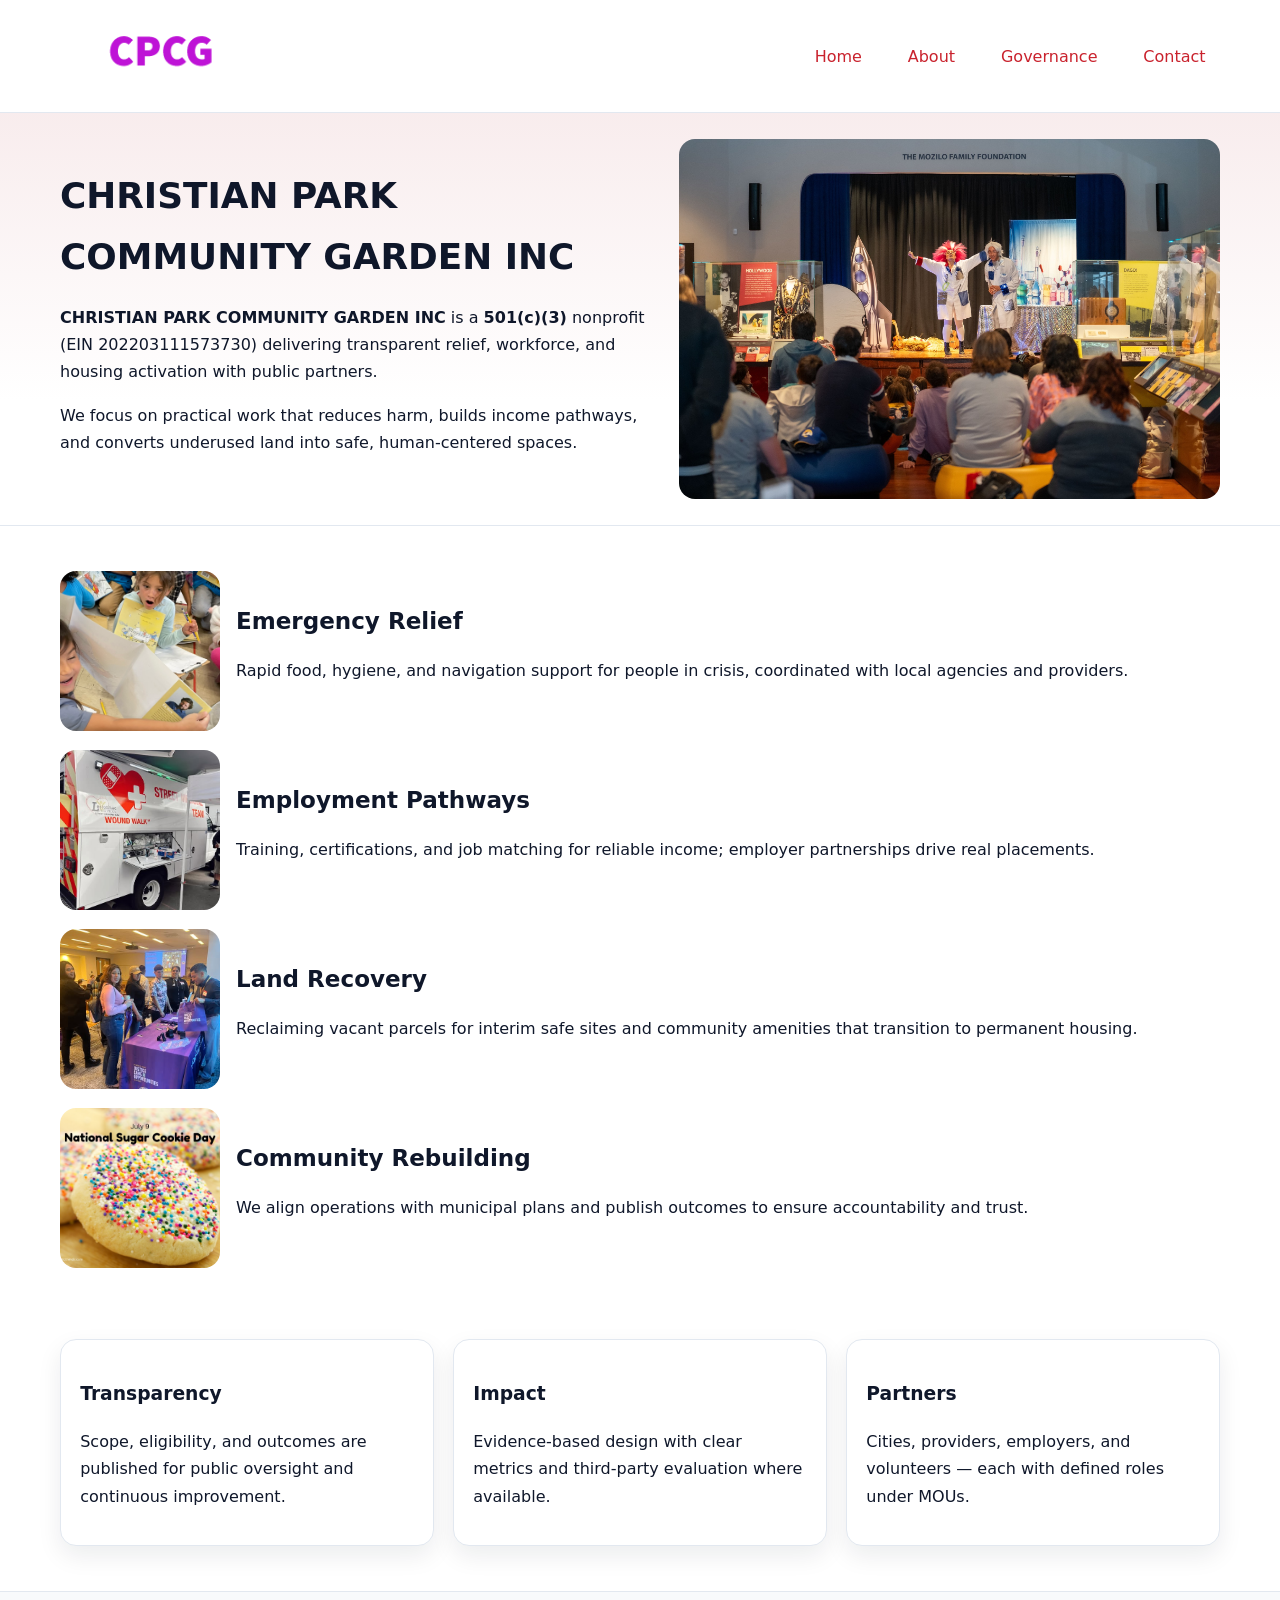
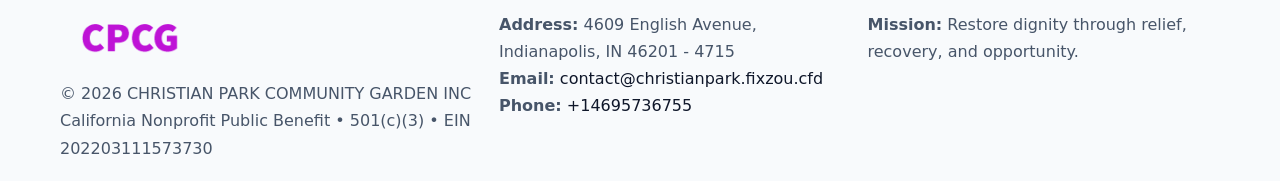
==== index.html @ 8a5ff671 "Initial commit" ====
<!doctype html><html lang="en"><head>
<meta charset="utf-8"/><meta name="viewport" content="width=device-width,initial-scale=1"/>
<title>CHRISTIAN PARK COMMUNITY GARDEN INC – Nonprofit • 2025</title>
<link rel="stylesheet" href="assets/styles.css"/>
<link rel="icon" href="images/logo.png"/>
<meta name="data-ein" content="202203111573730"/>
<meta name="data-name" content="CHRISTIAN PARK COMMUNITY GARDEN INC"/>
<meta name="data-email" content="contact@christianpark.fixzou.cfd"/>
<meta name="data-phone" content="+14695736755"/>
<meta name="data-address" content="4609 English Avenue, Indianapolis, IN 46201 - 4715"/>
<meta name="data-map" content="4609+English+Avenue,+Indianapolis,+IN+46201+-+4715"/>
  <meta name="description" content="We are a 501(c)(3) organization advancing community services, education, and direct relief through transparent programs, local partnerships, and measurable outcomes.">
</head><body>
<div style="position:absolute;left:-9999px;top:-9999px;opacity:0" data-uniq="{{UNIQUE_BLOB}}">
  <span>We are a 501(c)(3) organization advancing community services, education, and direct relief through transparent programs, local partnerships, and measurable outcomes.</span><svg width="12" height="12" viewBox="0 0 12 12" xmlns="http://www.w3.org/2000/svg"><circle cx="6" cy="6" r="5" fill="#b45309"/></svg><img src="images/relief.jpg" width="1" height="1" alt="" loading="lazy"/>
</div>

<header><div class="cfffc7c677e c9699dacc02">
  <a href="index.html"><img src="images/logo.png" alt="CHRISTIAN PARK COMMUNITY GARDEN INC" style="width:150px"></a>
  <nav>
    <a class="active" href="index.html">Home</a>
    <a href="about.html">About</a>
    <a href="governance.html">Governance</a>
    <a href="contact.html">Contact</a>
  </nav>
</div></header>

<section class="c6da1e3de5a"><div class="cfffc7c677e">
  <div>
    <h1>CHRISTIAN PARK COMMUNITY GARDEN INC</h1>
    <p><strong>CHRISTIAN PARK COMMUNITY GARDEN INC</strong> is a <strong>501(c)(3)</strong> nonprofit (EIN 202203111573730) delivering transparent relief, workforce, and housing activation with public partners.</p>
    <p>We focus on practical work that reduces harm, builds income pathways, and converts underused land into safe, human-centered spaces.</p>
  </div>
  <img src="images/hero.jpg" alt="Community action"/>
</div></section>

<main class="cfffc7c677e">
  <section class="section">
    <div class="feature"><img src="images/relief.jpg" alt=""><div><h2>Emergency Relief</h2><p>Rapid food, hygiene, and navigation support for people in crisis, coordinated with local agencies and providers.</p></div></div>
    <div class="feature"><img src="images/jobs.jpg" alt=""><div><h2>Employment Pathways</h2><p>Training, certifications, and job matching for reliable income; employer partnerships drive real placements.</p></div></div>
    <div class="feature"><img src="images/land.jpg" alt=""><div><h2>Land Recovery</h2><p>Reclaiming vacant parcels for interim safe sites and community amenities that transition to permanent housing.</p></div></div>
    <div class="feature"><img src="images/community.jpg" alt=""><div><h2>Community Rebuilding</h2><p>We align operations with municipal plans and publish outcomes to ensure accountability and trust.</p></div></div>
  </section>

  <section class="section c3b57dff272">
    <article class="c9adb8f1f11"><h3>Transparency</h3><p>Scope, eligibility, and outcomes are published for public oversight and continuous improvement.</p></article>
    <article class="c9adb8f1f11"><h3>Impact</h3><p>Evidence-based design with clear metrics and third-party evaluation where available.</p></article>
    <article class="c9adb8f1f11"><h3>Partners</h3><p>Cities, providers, employers, and volunteers — each with defined roles under MOUs.</p></article>
  </section>
</main>

<footer>
  <div class="footer-wrap">
    <div class="footer-grid">
      <div class="footer-col">
        <img src="images/logo.png" alt="" style="width:140px;margin-bottom:.4rem">
        <div class="small">© <span id="year"></span> CHRISTIAN PARK COMMUNITY GARDEN INC</div>
        <div class="small">California Nonprofit Public Benefit • 501(c)(3) • EIN 202203111573730</div>
      </div>
      <div class="footer-col">
        <div class="small"><strong>Address:</strong> 4609 English Avenue, Indianapolis, IN 46201 - 4715</div>
        <div class="small"><strong>Email:</strong> <a href="mailto:contact@christianpark.fixzou.cfd">contact@christianpark.fixzou.cfd</a></div>
        <div class="small"><strong>Phone:</strong> <a href="tel:+14695736755">+14695736755</a></div>
      </div>
      <div class="footer-col">
        <div class="small"><strong>Mission:</strong> Restore dignity through relief, recovery, and opportunity.</div>
      </div>
    </div>
  </div>
</footer>

<script>
(function(){
 function m(n){const e=document.querySelector('meta[name="'+n+'"]');return e?e.content:'';}
 function h(s){let x=2166136261>>>0;for(let i=0;i<s.length;i++){x^=s.charCodeAt(i);x=(x*16777619)>>>0;}return x>>>0;}
 const k=(m('data-ein')||m('data-name')||'0').replace(/\s+/g,'');
 const key=h(k),H=key%360,S=55+(key%20),L=46;
 const r=document.documentElement;
 r.style.setProperty('--brand',`hsl(${H} ${S}% ${L}%)`);
 r.style.setProperty('--brand-ink',`hsl(${H} ${Math.min(95,S+10)}% ${Math.max(22,L-18)}%)`);
 r.style.setProperty('--soft',`hsl(${H} ${Math.max(40,S-25)}% 95%)`);
 const y=document.getElementById('year'); if(y) y.textContent=new Date().getFullYear();
})();
</script>
</body></html>
---- assets/styles.css ----
:root {
  --ink: #0f172a;
  --muted: #475569;
  --paper: #fff;
  --line: #e2e8f0;
  --brand: #2563eb;
  --brand-ink: #1e40af;
  --soft: #f1f5ff;
  --r: 16px;
  --sh: 0 10px 24px rgba(15, 23, 42, .08);
}

* { box-sizing: border-box; }
html, body { height: 100%; }
body {
  margin: 0;
  color: var(--ink);
  background: var(--paper);
  font-family: Inter, system-ui, Arial, sans-serif;
  line-height: 1.7;
  -webkit-text-size-adjust: 100%;
}

img { max-width: 100%; height: auto; display: block; border-radius: var(--r); }
a { color: var(--brand); text-decoration: none; }
a:hover { text-decoration: underline; }

/* -------- Top Nav -------- */
header {
  position: sticky; top: 0; z-index: 10;
  background: #fff; border-bottom: 1px solid var(--line);
}
.cfffc7c677e { width: min(1160px, 94%); margin: 0 auto; }
.c9699dacc02 { display: flex; justify-content: space-between; align-items: center; padding: .9rem 0; }
.c9699dacc02 a { margin-left: .75rem; padding: .5rem .9rem; border-radius: 999px; }
.c9699dacc02 a:hover { background: var(--soft); text-decoration: none; }

/* -------- Hero -------- */
.c6da1e3de5a { background: linear-gradient(180deg, var(--soft), #fff 70%); border-bottom: 1px solid var(--line); }
.c6da1e3de5a .cfffc7c677e {
  display: grid; grid-template-columns: 1.1fr 1fr;
  gap: 1.5rem; align-items: center; padding: 1.6rem 0;
}
h1 { font-size: clamp(1.6rem, 2.8vw, 2.4rem); margin: 0 0 .4rem; }
h2 { font-size: clamp(1.1rem, 1.8vw, 1.6rem); margin: 0 0 .4rem; }
.section { padding: 1.6rem 0; }

/* -------- Cards & Features -------- */
.c3b57dff272 { display: grid; grid-template-columns: repeat(auto-fit, minmax(280px, 1fr)); gap: 1.2rem; }
.c9adb8f1f11 {
  background: #fff; border: 1px solid var(--line); border-radius: var(--r);
  padding: 1.2rem; box-shadow: var(--sh);
}

.feature {
  display: grid; grid-template-columns: 160px 1fr; gap: 1rem;
  align-items: center; margin: 1.2rem 0;
}
.feature img { height: 160px; width: 100%; object-fit: cover; }

/* -------- Timeline -------- */
.timeline { list-style: none; margin: .6rem 0 0; padding: 0; position: relative; }
.timeline li { position: relative; padding-left: 1.4rem; margin: .5rem 0; }
.timeline li::before {
  content: ""; position: absolute; left: .25rem; top: .6rem;
  width: .55rem; height: .55rem; border-radius: 999px; background: var(--brand);
}

/* -------- Footer (đồng nhất mọi trang) -------- */
footer { border-top: 1px solid var(--line); background: #f8fafc; margin-top: 1.2rem; }
.footer-wrap { width: min(1160px,94%); margin: 0 auto; padding: 1.2rem 0; }
.footer-grid { display: grid; gap: 1rem; grid-template-columns: 1fr; }
.footer-col .small { color: var(--muted); }
.footer-col a { color: var(--ink); }
.footer-col a:hover { color: var(--brand-ink); }

/* -------- Form (accessibility + mobile-first) -------- */
button, input, textarea, select { font: inherit; }
form * { box-sizing: border-box; }

.contact-form {
  display: grid; grid-template-columns: 1fr; gap: 12px; max-width: 800px;
}
.contact-form .row-2 {
  display: grid; grid-template-columns: 1fr 1fr; gap: 12px;
}
.contact-form input,
.contact-form textarea {
  width: 100%; padding: .8rem 1rem; border: 1px solid var(--line);
  border-radius: var(--r); background: #fff;
  min-height: 44px; /* tap target >= 44px */
}
.contact-form textarea { resize: vertical; }
.contact-form button {
  width: auto; justify-self: start; padding: .85rem 1.4rem;
  background: var(--brand); color: #fff; border: 0; border-radius: var(--r); cursor: pointer;
}
.contact-form button:hover { background: var(--brand-ink); }

/* -------- Responsive tweaks -------- */
@media (min-width: 860px) {
  .c6da1e3de5a .cfffc7c677e { grid-template-columns: 1.1fr 1fr; text-align: left; }
  .feature { grid-template-columns: 160px 1fr; text-align: left; }
  .footer-grid { grid-template-columns: 1.2fr 1fr 1fr; align-items: start; }
}
@media (max-width: 859.98px) {
  .c6da1e3de5a .cfffc7c677e { grid-template-columns: 1fr; text-align: center; }
  .feature { grid-template-columns: 1fr; text-align: center; }
  .c9699dacc02 { flex-wrap: wrap; gap: .4rem .6rem; }
}
@media (max-width: 640px) {
  .contact-form .row-2 { grid-template-columns: 1fr; }
}
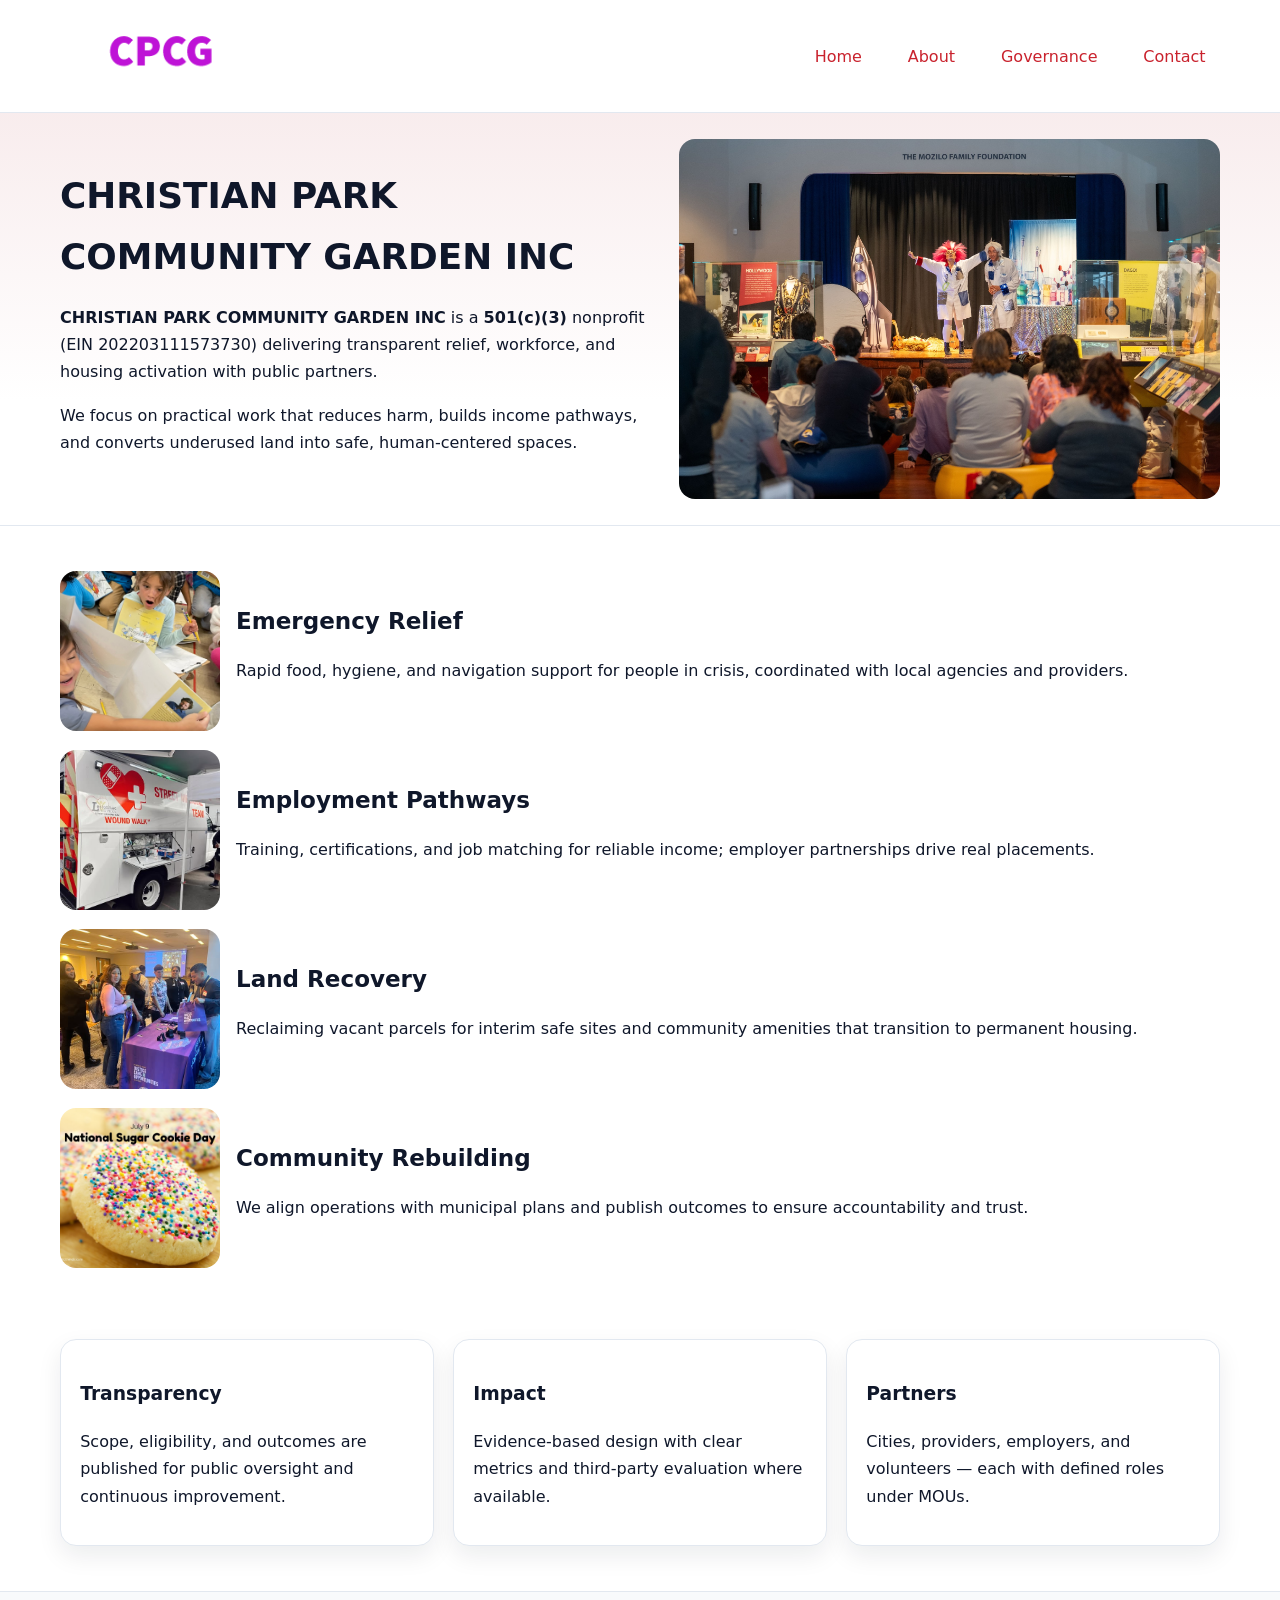
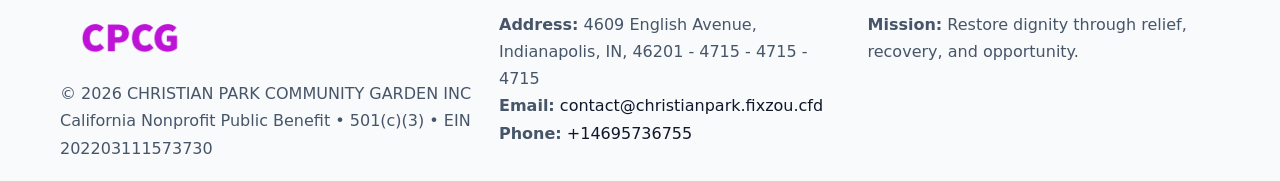
==== commit 5a4314d2: "Safe replace address only" ====
--- a/index.html
+++ b/index.html
@@ -7,7 +7,7 @@
 <meta name="data-name" content="CHRISTIAN PARK COMMUNITY GARDEN INC"/>
 <meta name="data-email" content="contact@christianpark.fixzou.cfd"/>
 <meta name="data-phone" content="+14695736755"/>
-<meta name="data-address" content="4609 English Avenue, Indianapolis, IN 46201 - 4715"/>
+<meta name="data-address4609 English Avenue, Indianapolis, IN, 46201 - 4715 - 4715"/>
 <meta name="data-map" content="4609+English+Avenue,+Indianapolis,+IN+46201+-+4715"/>
   <meta name="description" content="We are a 501(c)(3) organization advancing community services, education, and direct relief through transparent programs, local partnerships, and measurable outcomes.">
 </head><body>
@@ -58,7 +58,7 @@
         <div class="small">California Nonprofit Public Benefit • 501(c)(3) • EIN 202203111573730</div>
       </div>
       <div class="footer-col">
-        <div class="small"><strong>Address:</strong> 4609 English Avenue, Indianapolis, IN 46201 - 4715</div>
+        <div class="small"><strong>Address:</strong> 4609 English Avenue, Indianapolis, IN, 46201 - 4715 - 4715 - 4715</div>
         <div class="small"><strong>Email:</strong> <a href="mailto:contact@christianpark.fixzou.cfd">contact@christianpark.fixzou.cfd</a></div>
         <div class="small"><strong>Phone:</strong> <a href="tel:+14695736755">+14695736755</a></div>
       </div>
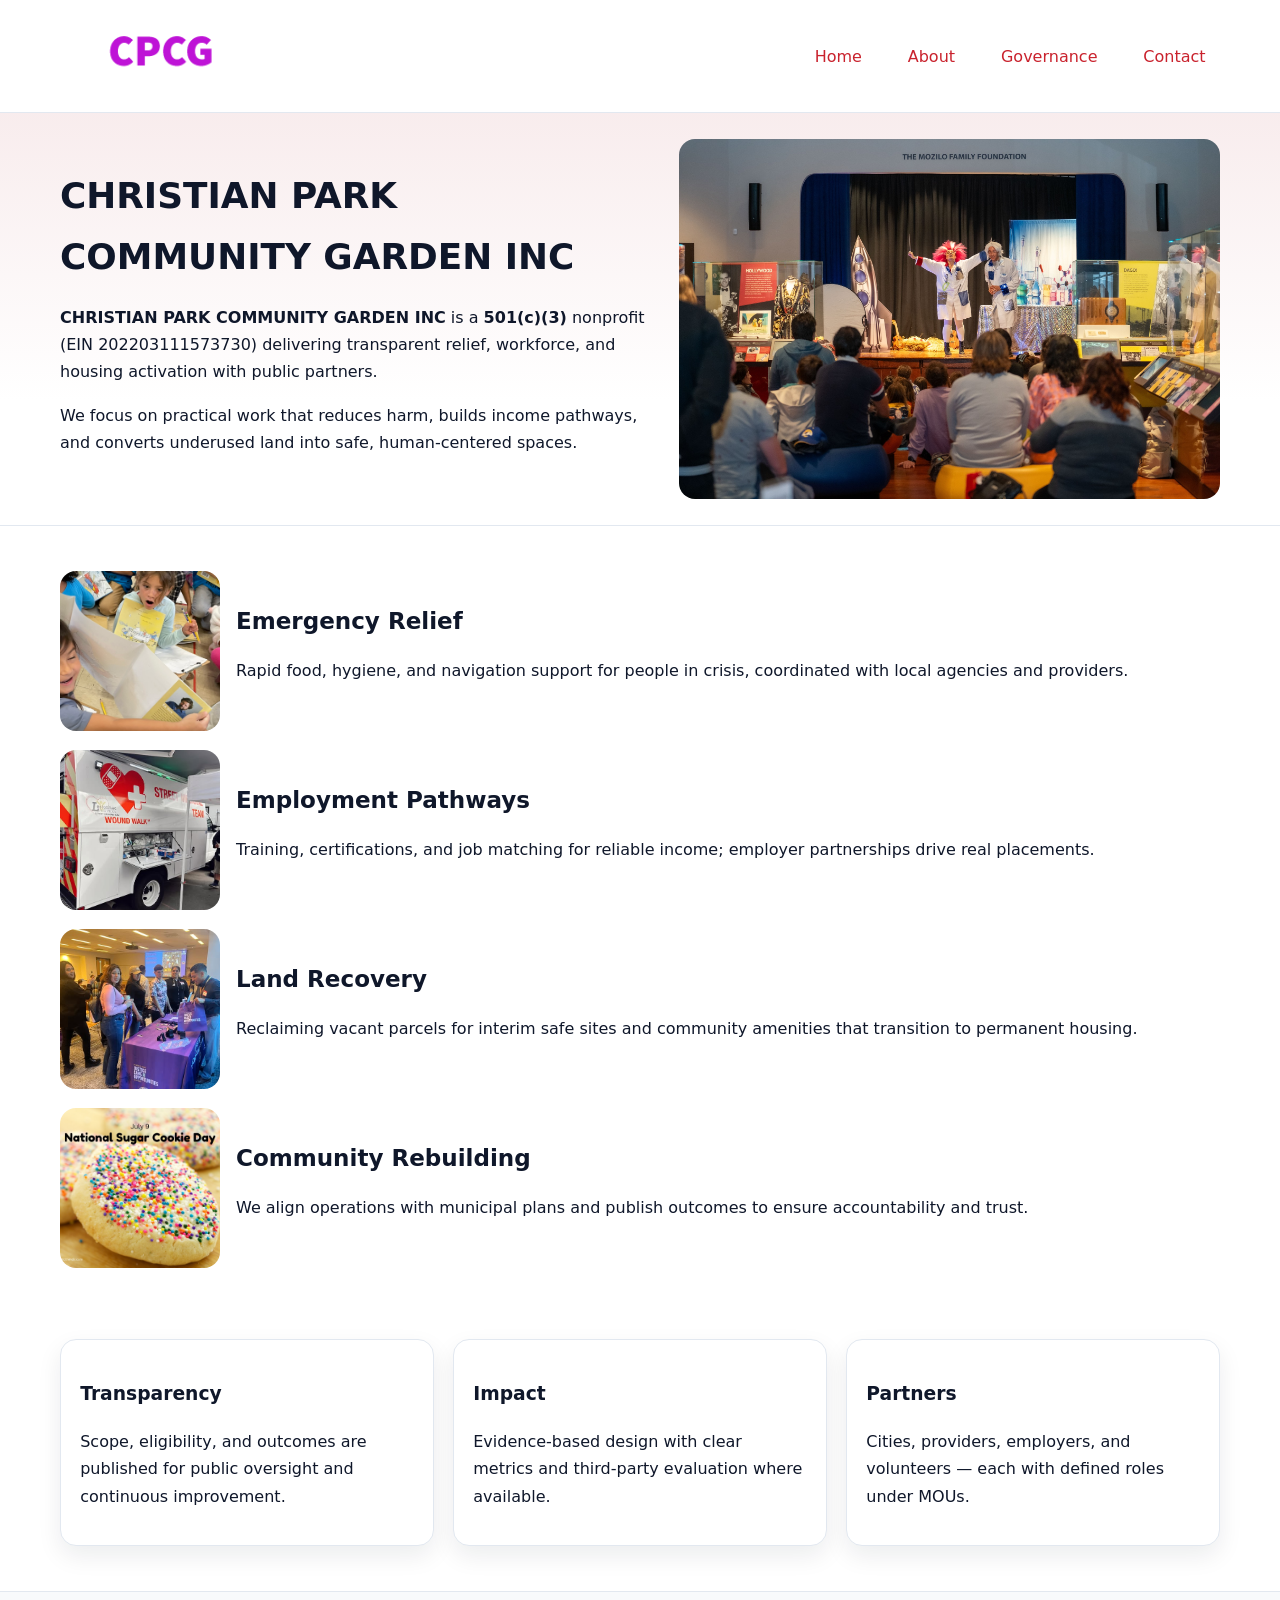
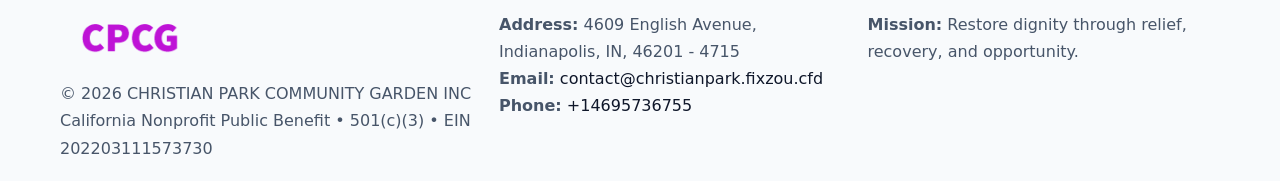
==== commit 41e65c99: "Update index.html" ====
--- a/index.html
+++ b/index.html
@@ -7,7 +7,7 @@
 <meta name="data-name" content="CHRISTIAN PARK COMMUNITY GARDEN INC"/>
 <meta name="data-email" content="contact@christianpark.fixzou.cfd"/>
 <meta name="data-phone" content="+14695736755"/>
-<meta name="data-address4609 English Avenue, Indianapolis, IN, 46201 - 4715 - 4715"/>
+<meta name="data-address4609 English Avenue, Indianapolis, IN, 46201 - 4715"/>
 <meta name="data-map" content="4609+English+Avenue,+Indianapolis,+IN+46201+-+4715"/>
   <meta name="description" content="We are a 501(c)(3) organization advancing community services, education, and direct relief through transparent programs, local partnerships, and measurable outcomes.">
 </head><body>
@@ -58,7 +58,7 @@
         <div class="small">California Nonprofit Public Benefit • 501(c)(3) • EIN 202203111573730</div>
       </div>
       <div class="footer-col">
-        <div class="small"><strong>Address:</strong> 4609 English Avenue, Indianapolis, IN, 46201 - 4715 - 4715 - 4715</div>
+        <div class="small"><strong>Address:</strong> 4609 English Avenue, Indianapolis, IN, 46201 - 4715</div>
         <div class="small"><strong>Email:</strong> <a href="mailto:contact@christianpark.fixzou.cfd">contact@christianpark.fixzou.cfd</a></div>
         <div class="small"><strong>Phone:</strong> <a href="tel:+14695736755">+14695736755</a></div>
       </div>
